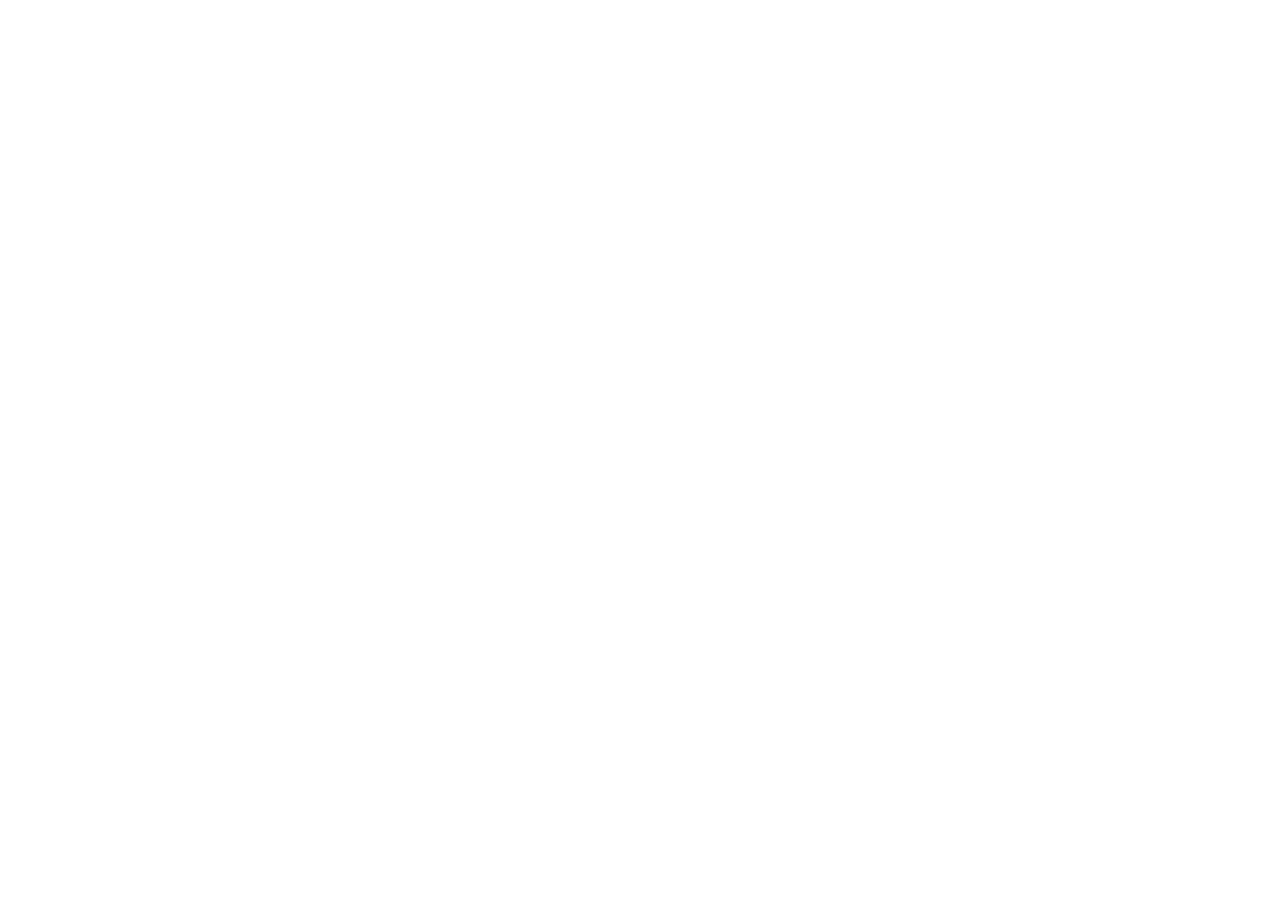
==== index.html @ 7bfd58d1 "some addition" ====
<!DOCTYPE html>
<html lang="en">
<head>
    <meta charset="UTF-8">
    <meta name="viewport" content="width=device-width, initial-scale=1.0">
    <title>Document</title>
</head>
<body>
    
</body>
</html>
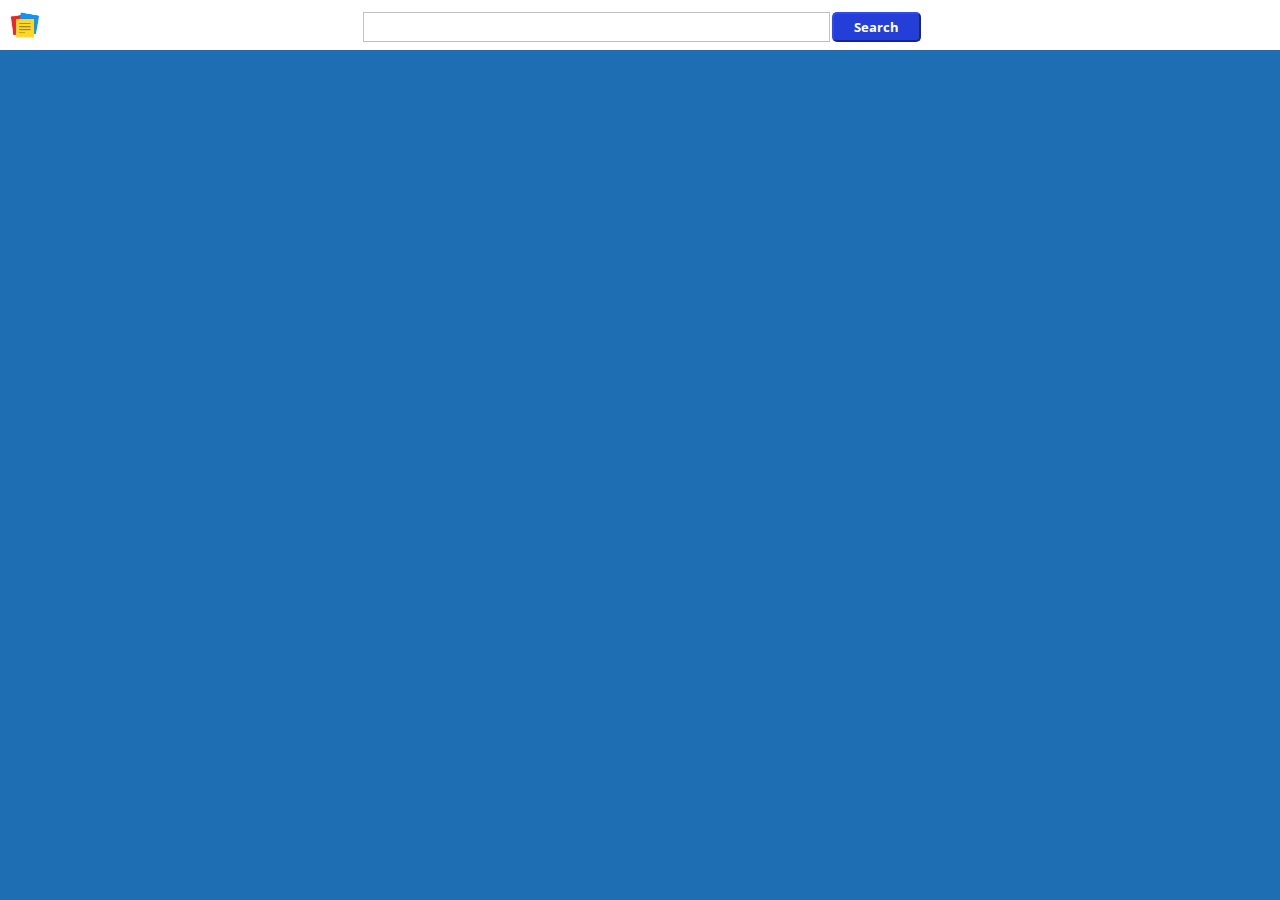
==== commit f08be507: "Added index.html and index.css" ====
--- a/index.html
+++ b/index.html
@@ -3,9 +3,21 @@
 <head>
     <meta charset="UTF-8">
     <meta name="viewport" content="width=device-width, initial-scale=1.0">
-    <title>Document</title>
+    <link href="https://fonts.googleapis.com/css?family=Open+Sans&display=swap" rel="stylesheet">
+    <link rel="stylesheet" href="index.css">
+    <title>Index</title>
 </head>
 <body>
-    
+    <div class="container">
+        <nav>
+            <div>
+                <img src="notes.png" alt="notes" class="">
+            </div>
+            <div class="search-conatiner">
+                <input type="text"><button class="searchbutton">Search</button>
+            </div>
+            <div></div>
+        </nav>
+    </div>
 </body>
-</html>+</html>
--- a/index.css
+++ b/index.css
@@ -0,0 +1,44 @@
+* {
+    font-family: 'Open Sans', sans-serif;
+}
+
+body {
+    margin: 0;
+    padding: 0;
+    background-color: #1e6eb3;
+}
+nav {
+    
+    display: flex;
+    background-color: #ffffff;
+    align-items: center;
+}
+
+nav div{
+    height: 30px;
+    flex-grow: 4;
+    padding: 10px;
+}
+
+nav div img {
+    height: 100%;
+}
+
+nav input {
+    box-sizing: border-box;
+    height: 30px;
+    width: 80%;
+    margin: 0;
+    padding: 5px;
+    border: 1px solid silver;
+}
+
+nav button{
+    background: rgb(36, 63, 216);
+    color: white;
+    padding: 4px 20px 4px 20px;
+    margin: 2px;
+    border-radius: 5px;
+    border-color:  rgb(36, 63, 216);
+    font-weight: bolder;
+}
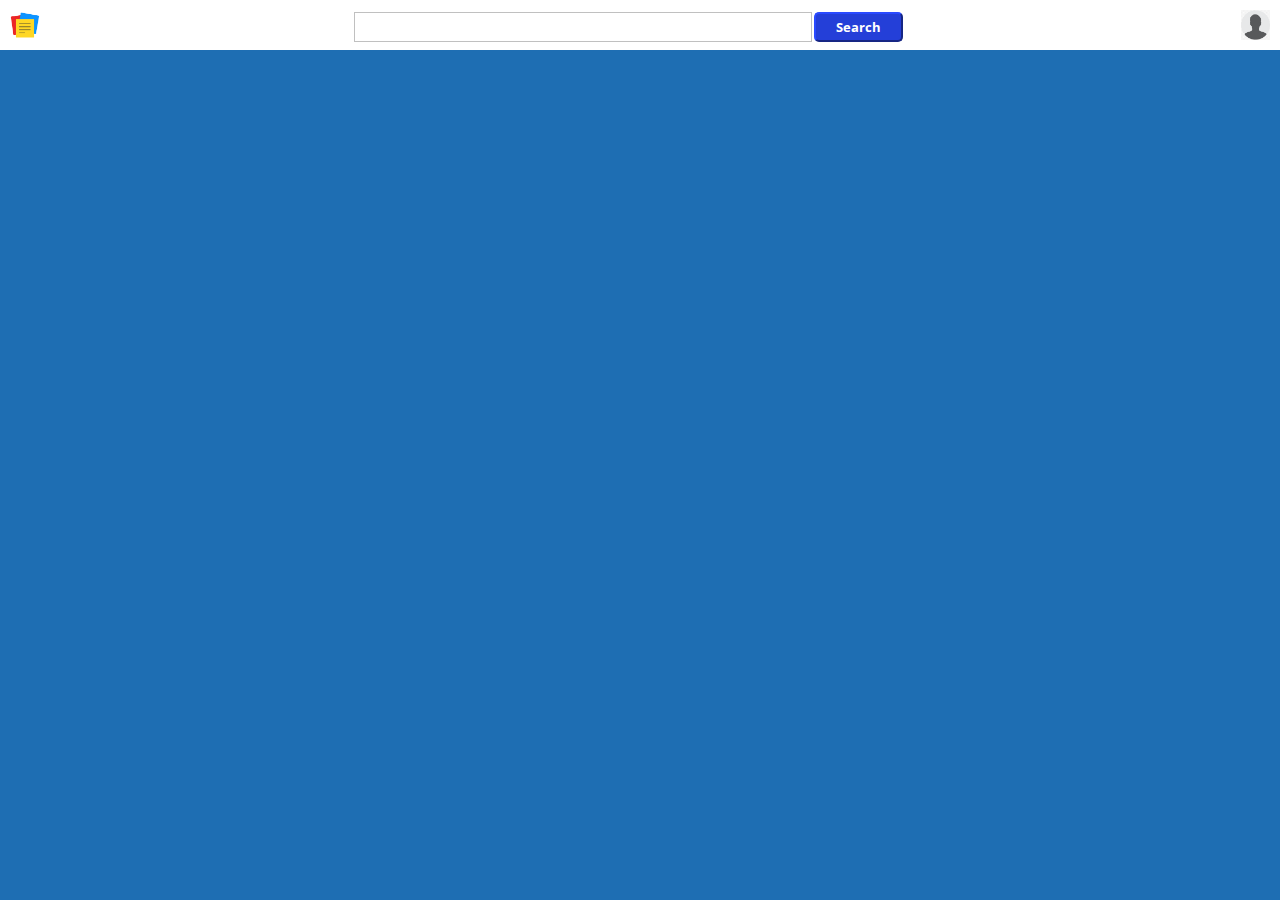
==== commit 224f2fc9: "Added profile picture" ====
--- a/index.html
+++ b/index.html
@@ -11,13 +11,17 @@
     <div class="container">
         <nav>
             <div>
-                <img src="notes.png" alt="notes" class="">
+                <img src="notes.png" alt="notes" >
             </div>
             <div class="search-conatiner">
                 <input type="text"><button class="searchbutton">Search</button>
             </div>
-            <div></div>
+            <div>
+                <img src="profile.png" alt="profile" id="profilepic">
+            </div>
+            
         </nav>
     </div>
+    
 </body>
 </html>
--- a/index.css
+++ b/index.css
@@ -23,6 +23,9 @@
 nav div img {
     height: 100%;
 }
+#profilepic{
+    float: right;
+}
 
 nav input {
     box-sizing: border-box;
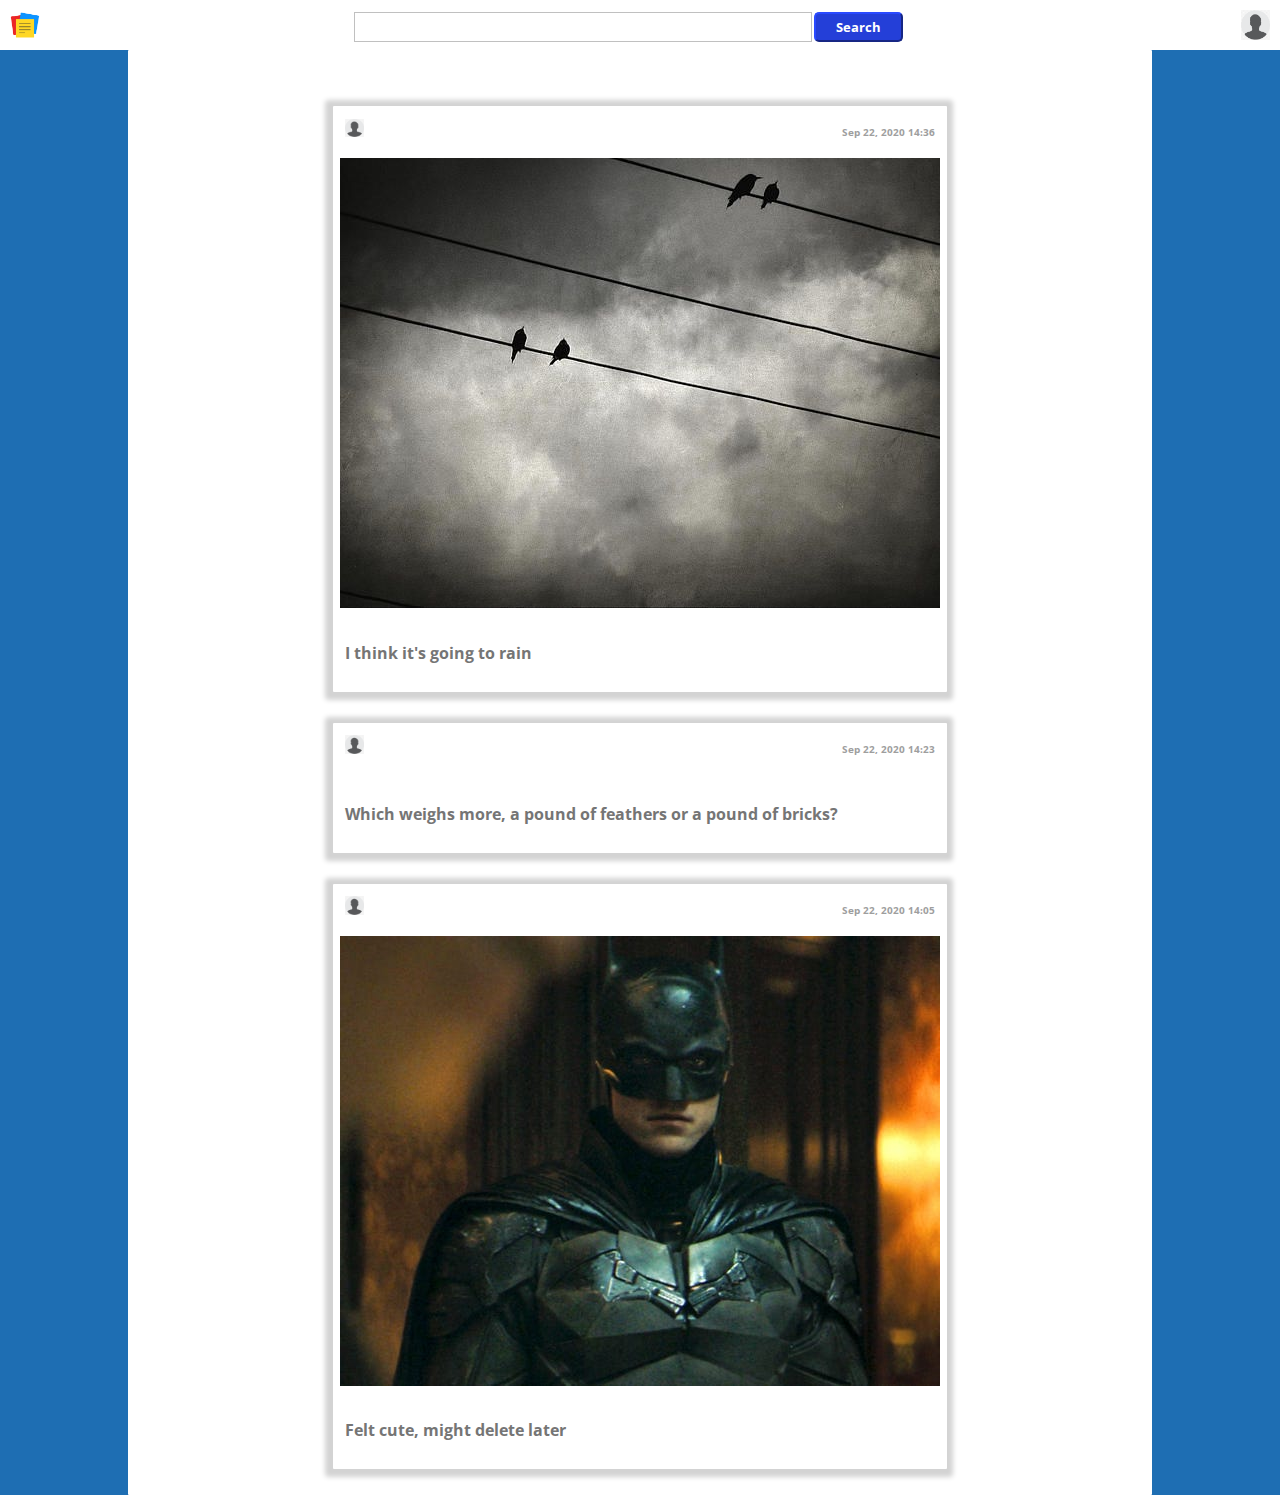
==== commit e31412ec: "made a white div place and added page content(texts, pictures, dates)" ====
--- a/index.html
+++ b/index.html
@@ -8,19 +8,39 @@
     <title>Index</title>
 </head>
 <body>
-    <div class="container">
+    <div>
         <nav>
             <div>
                 <img src="notes.png" alt="notes" >
             </div>
-            <div class="search-conatiner">
+            <div class="search-container">
                 <input type="text"><button class="searchbutton">Search</button>
             </div>
             <div>
                 <img src="profile.png" alt="profile" id="profilepic">
-            </div>
+            </div> 
+        </nav>
+    </div> 
+    <div class="container">
+        <div>
+            <h1>Sep 22, 2020 14:36</h1>
+            <img src="profile.png" alt="profile" id="profilepic">
+            <img src="rainysky.jpg" alt="rainysky" id="rainysky">
+            <p>I think it's going to rain</p>
+        </div>
+        <div>
+            <h1>Sep 22, 2020 14:23</h1>
+            <img src="profile.png" alt="profile" id="profilepic">
+            <p>Which weighs more, a pound of feathers or a pound of bricks?</p>
             
-        </nav>
+        </div>
+        <div>
+            <h1>Sep 22, 2020 14:05</h1>
+            <img src="profile.png" alt="profile" id="profilepic">
+            <img src="batman.jpg" alt="batman" id="batman">
+            <p>Felt cute, might delete later</p>
+            
+        </div>
     </div>
     
 </body>
--- a/index.css
+++ b/index.css
@@ -45,3 +45,53 @@
     border-color:  rgb(36, 63, 216);
     font-weight: bolder;
 }
+
+.container{
+    display: flex;
+    flex-direction: column;
+    background: white;
+    align-content: center;
+    padding-top: 2%;
+    padding-bottom: 2%;
+    margin-left: 10%;
+    margin-right: 10%;
+    border-radius: 1px;
+    position: relative;
+    text-align: center;
+}
+
+.container > div{
+    display: inline-block;
+    background: white;
+    align-content: center;
+    -webkit-box-shadow: -1px 1px 5px 7px #d3d3d3;
+    -moz-box-shadow: -1px 1px 5px 7px #d3d3d3;
+    box-shadow: -1px 1px 5px 7px #d3d3d3;
+    margin-top: 3%;
+    margin-left: 20%;
+    margin-right: 20%;
+    border-radius: 1px;
+    position: relative;
+    text-align: center;
+}
+
+.container > div #profilepic{
+    padding: 2% 2% 2% 2%;
+    float: left;
+    height: 3%;
+    width: 3%;
+}
+.container > div h1{
+    padding: 2% 2% 2% 72%;
+    font-size: x-small;
+    float: right;
+    color: #9e9e9e;
+}
+
+.container > div p {
+    float: left;
+    font-size: medium;
+    font-weight: bold;
+    color: #757575;
+    padding: 2% 2% 2% 2%;
+}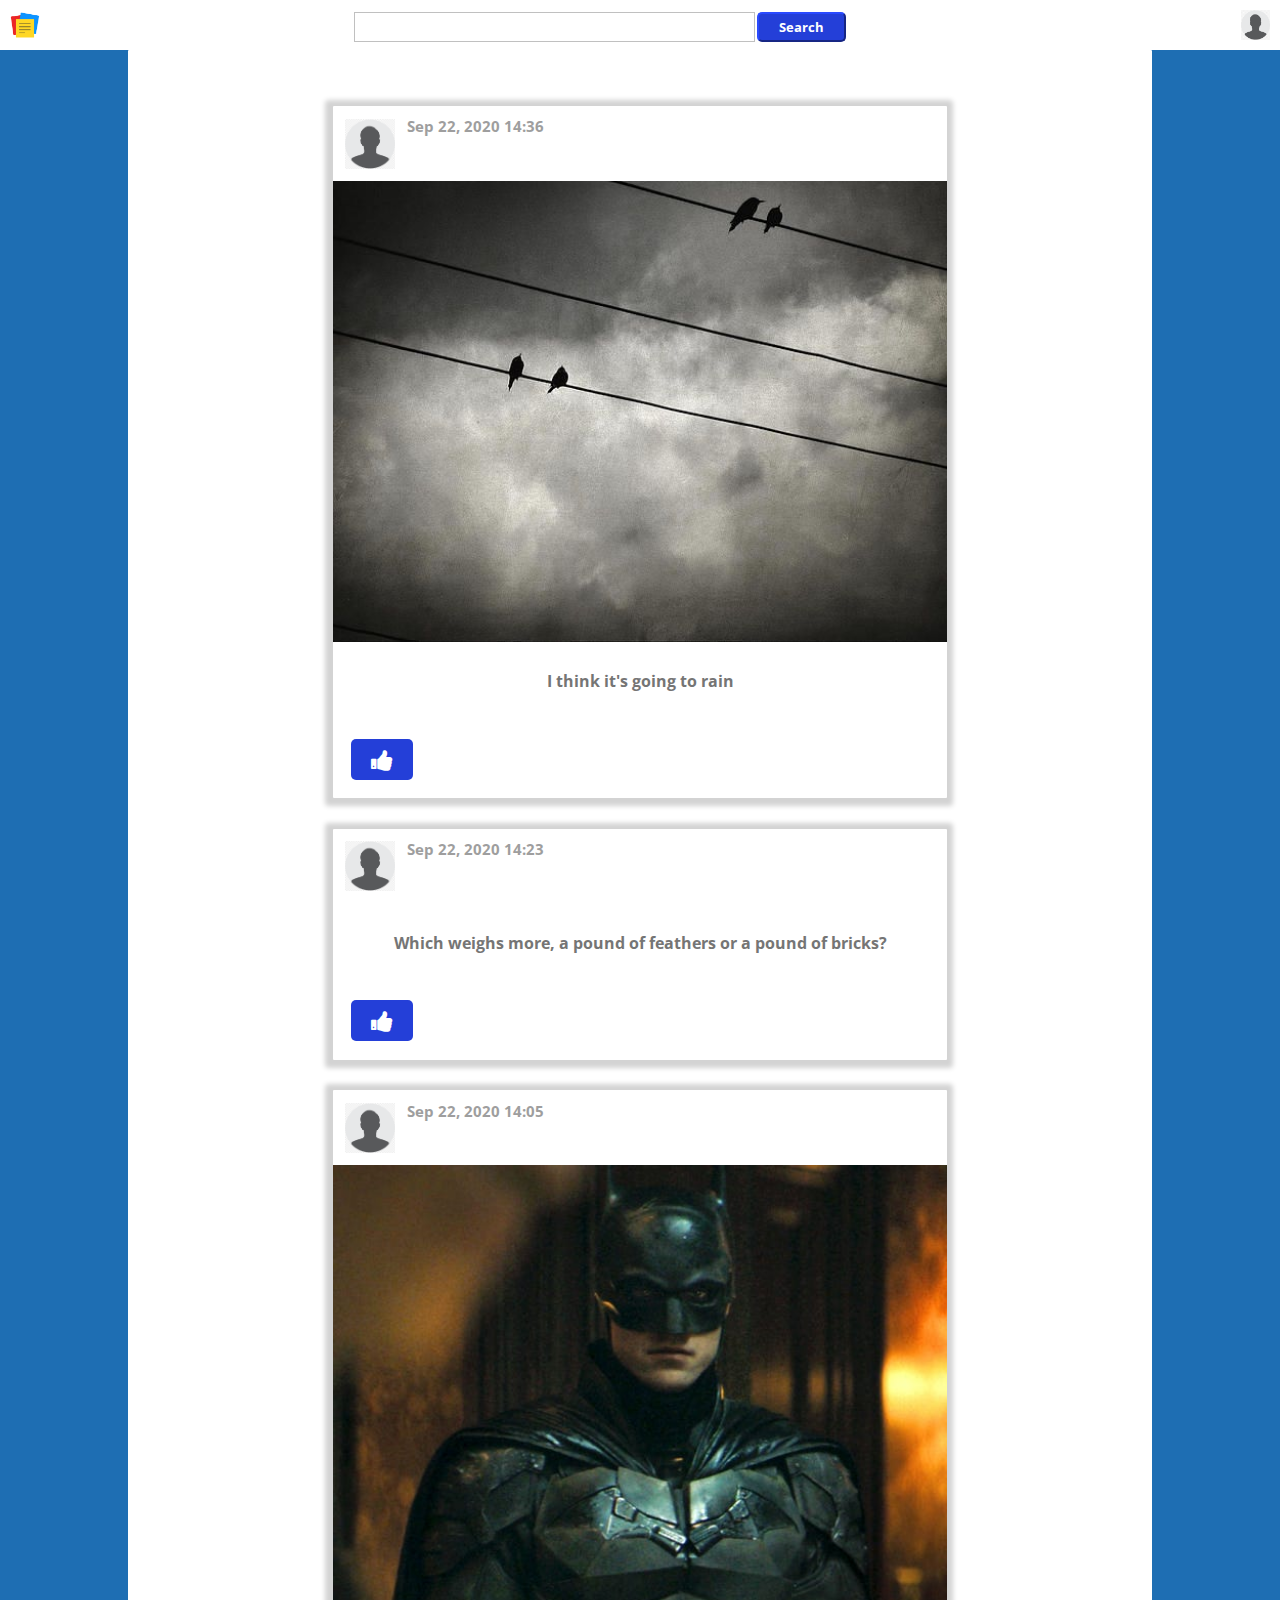
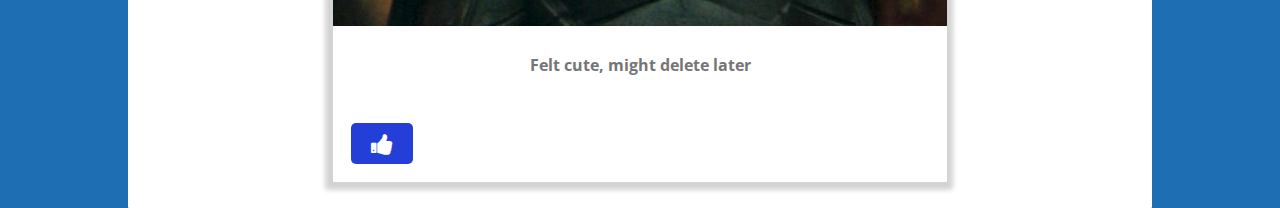
==== commit 409f0b58: "Added like button and fixed layout" ====
--- a/index.html
+++ b/index.html
@@ -4,6 +4,7 @@
     <meta charset="UTF-8">
     <meta name="viewport" content="width=device-width, initial-scale=1.0">
     <link href="https://fonts.googleapis.com/css?family=Open+Sans&display=swap" rel="stylesheet">
+    <link rel="stylesheet" href="https://cdnjs.cloudflare.com/ajax/libs/font-awesome/4.7.0/css/font-awesome.min.css">
     <link rel="stylesheet" href="index.css">
     <title>Index</title>
 </head>
@@ -23,23 +24,31 @@
     </div> 
     <div class="container">
         <div>
+            <div class="headers">
+            <img src="profile.png" alt="profile" id="profilepic">
             <h1>Sep 22, 2020 14:36</h1>
-            <img src="profile.png" alt="profile" id="profilepic">
+        </div>
             <img src="rainysky.jpg" alt="rainysky" id="rainysky">
             <p>I think it's going to rain</p>
+            <button class="btn"><i class="fa fa-thumbs-up"></i></button>
         </div>
         <div>
+            <div class="headers">
+            <img src="profile.png" alt="profile" id="profilepic">
             <h1>Sep 22, 2020 14:23</h1>
-            <img src="profile.png" alt="profile" id="profilepic">
+        </div>
             <p>Which weighs more, a pound of feathers or a pound of bricks?</p>
-            
+            <button class="btn"><i class="fa fa-thumbs-up"></i></button>
         </div>
         <div>
+            <div class="headers">
+                <img src="profile.png" alt="profile" id="profilepic">
             <h1>Sep 22, 2020 14:05</h1>
-            <img src="profile.png" alt="profile" id="profilepic">
+            
+            </div>
             <img src="batman.jpg" alt="batman" id="batman">
             <p>Felt cute, might delete later</p>
-            
+            <button class="btn"><i class="fa fa-thumbs-up"></i></button>
         </div>
     </div>
     
--- a/index.css
+++ b/index.css
@@ -10,6 +10,7 @@
 nav {
     
     display: flex;
+    flex-direction: row;
     background-color: #ffffff;
     align-items: center;
 }
@@ -30,12 +31,23 @@
 nav input {
     box-sizing: border-box;
     height: 30px;
-    width: 80%;
+    width: 70%;
     margin: 0;
     padding: 5px;
     border: 1px solid silver;
 }
-
+.btn {
+    background-color: rgb(36, 63, 216);
+    float: left;
+    border: none; 
+    color: white; /* White text */
+    padding: 4px 16px 4px 16px;
+    font-size: 24px; /* Set a font size */
+    cursor: pointer; /* Mouse pointer on hover */
+    border-radius: 5px;
+    width : 10%;
+    margin: 3%;
+  }
 nav button{
     background: rgb(36, 63, 216);
     color: white;
@@ -61,7 +73,8 @@
 }
 
 .container > div{
-    display: inline-block;
+    display: flex;
+    flex-direction: column;
     background: white;
     align-content: center;
     -webkit-box-shadow: -1px 1px 5px 7px #d3d3d3;
@@ -74,16 +87,25 @@
     position: relative;
     text-align: center;
 }
+.headers {
+    display: flex;
+    flex-direction: row;
+}
+.container > div > div+img{
+    width: 100%;
+    height: auto;
+    object-fit: contain;
+}
 
-.container > div #profilepic{
+.container > div >div #profilepic{
     padding: 2% 2% 2% 2%;
     float: left;
-    height: 3%;
-    width: 3%;
+    height: 50px;
+    width: 50px;
 }
-.container > div h1{
-    padding: 2% 2% 2% 72%;
-    font-size: x-small;
+
+.container > div>div h1{
+    font-size: 15px;
     float: right;
     color: #9e9e9e;
 }
@@ -94,4 +116,4 @@
     font-weight: bold;
     color: #757575;
     padding: 2% 2% 2% 2%;
-}+}
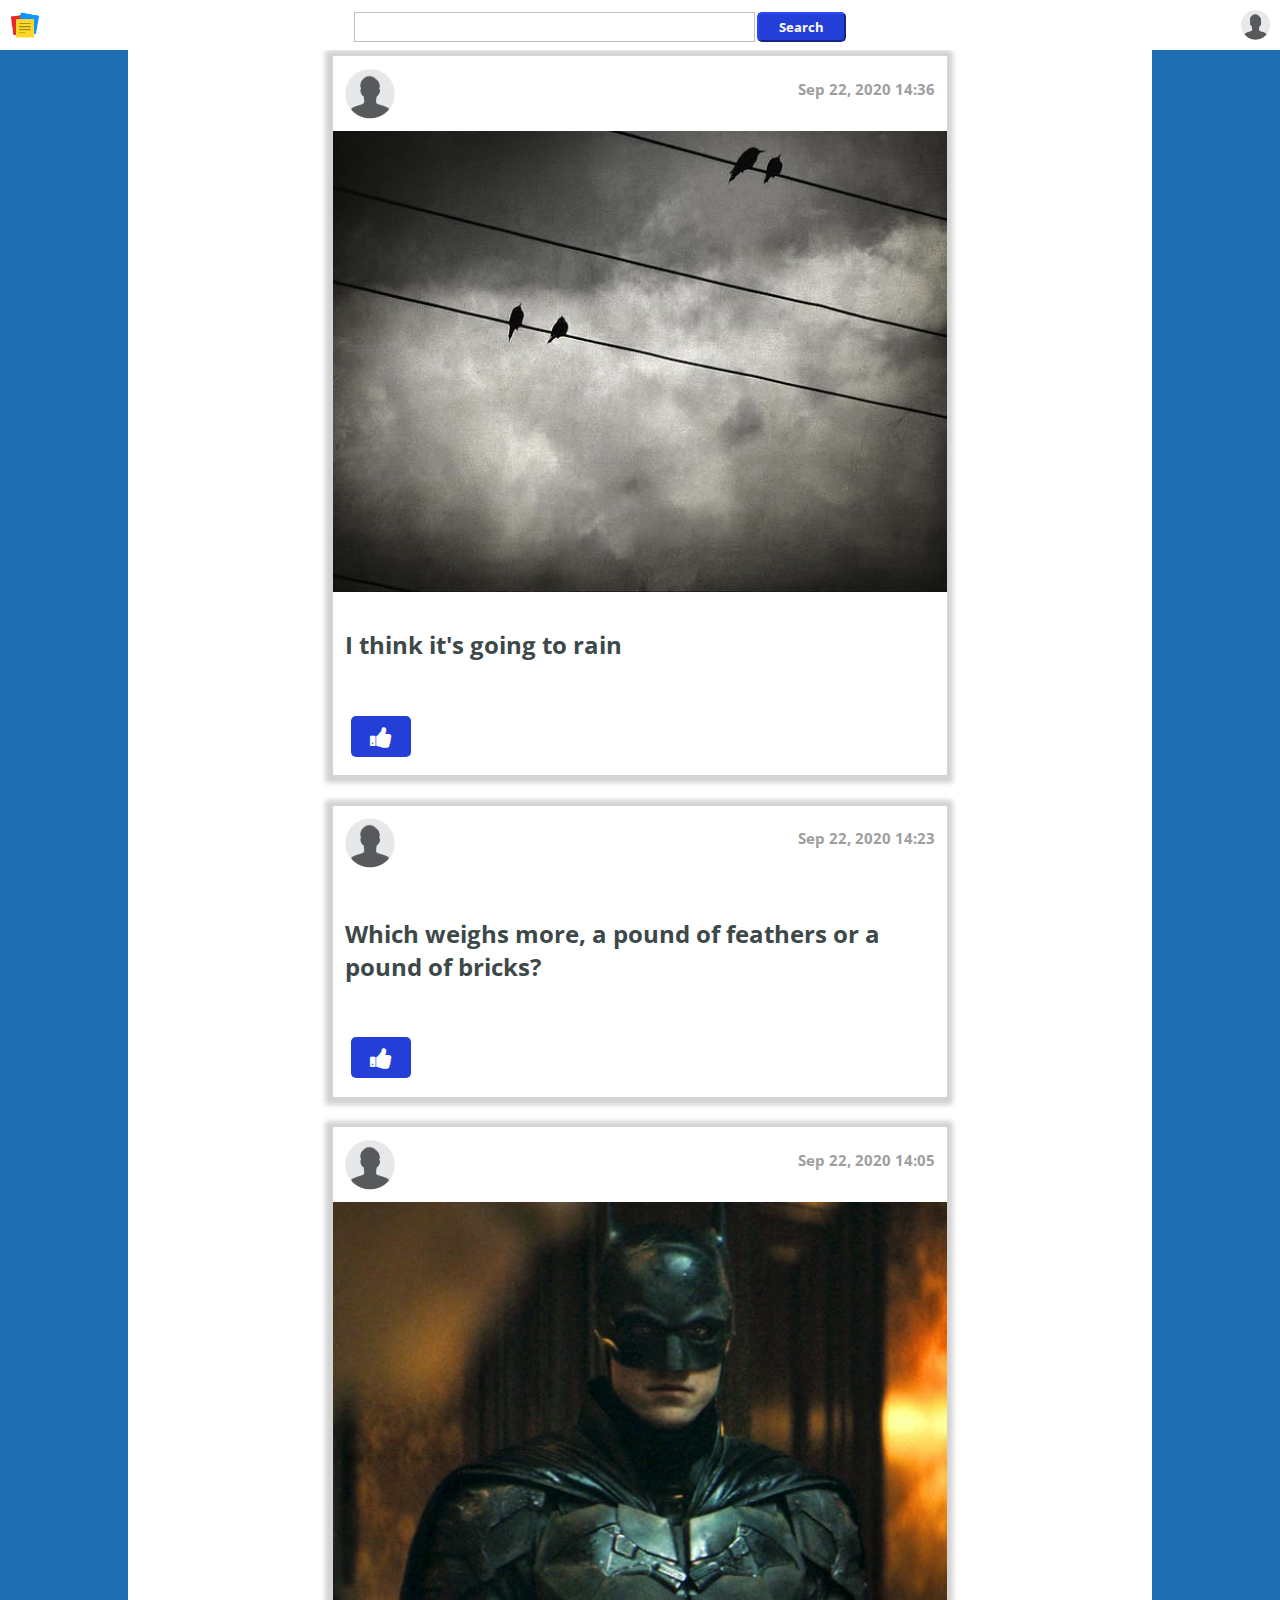
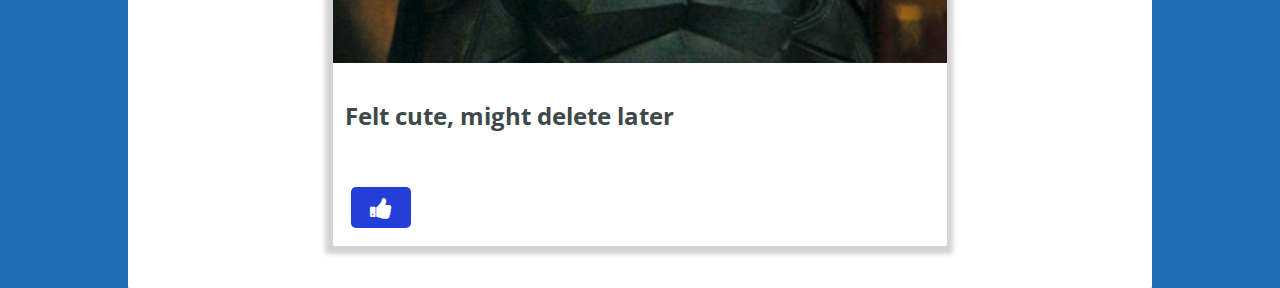
==== commit 042f49cd: "lil update" ====
--- a/index.html
+++ b/index.html
@@ -27,7 +27,7 @@
             <div class="headers">
             <img src="profile.png" alt="profile" id="profilepic">
             <h1>Sep 22, 2020 14:36</h1>
-        </div>
+            </div>
             <img src="rainysky.jpg" alt="rainysky" id="rainysky">
             <p>I think it's going to rain</p>
             <button class="btn"><i class="fa fa-thumbs-up"></i></button>
@@ -36,7 +36,7 @@
             <div class="headers">
             <img src="profile.png" alt="profile" id="profilepic">
             <h1>Sep 22, 2020 14:23</h1>
-        </div>
+            </div>
             <p>Which weighs more, a pound of feathers or a pound of bricks?</p>
             <button class="btn"><i class="fa fa-thumbs-up"></i></button>
         </div>
@@ -50,6 +50,9 @@
             <p>Felt cute, might delete later</p>
             <button class="btn"><i class="fa fa-thumbs-up"></i></button>
         </div>
+        <footer>
+            <p></p>
+        </footer>
     </div>
     
 </body>
--- a/index.css
+++ b/index.css
@@ -8,11 +8,14 @@
     background-color: #1e6eb3;
 }
 nav {
-    
     display: flex;
     flex-direction: row;
     background-color: #ffffff;
     align-items: center;
+    position: fixed;
+    width: 100%;
+    top: 0;
+    z-index: 1;
 }
 
 nav div{
@@ -26,6 +29,7 @@
 }
 #profilepic{
     float: right;
+    border-radius:50px;
 }
 
 nav input {
@@ -45,7 +49,7 @@
     font-size: 24px; /* Set a font size */
     cursor: pointer; /* Mouse pointer on hover */
     border-radius: 5px;
-    width : 10%;
+    width : 60px;
     margin: 3%;
   }
 nav button{
@@ -102,18 +106,21 @@
     float: left;
     height: 50px;
     width: 50px;
+border-radius: 50px;
 }
 
 .container > div>div h1{
     font-size: 15px;
     float: right;
     color: #9e9e9e;
+   margin-left: auto;
+   padding: 2% 2% 2% 2%;
 }
 
 .container > div p {
-    float: left;
-    font-size: medium;
-    font-weight: bold;
-    color: #757575;
+    text-align: left;
+    font-size: x-large;
+    font-weight: bolder;
+    color: #3d4849;
     padding: 2% 2% 2% 2%;
 }
